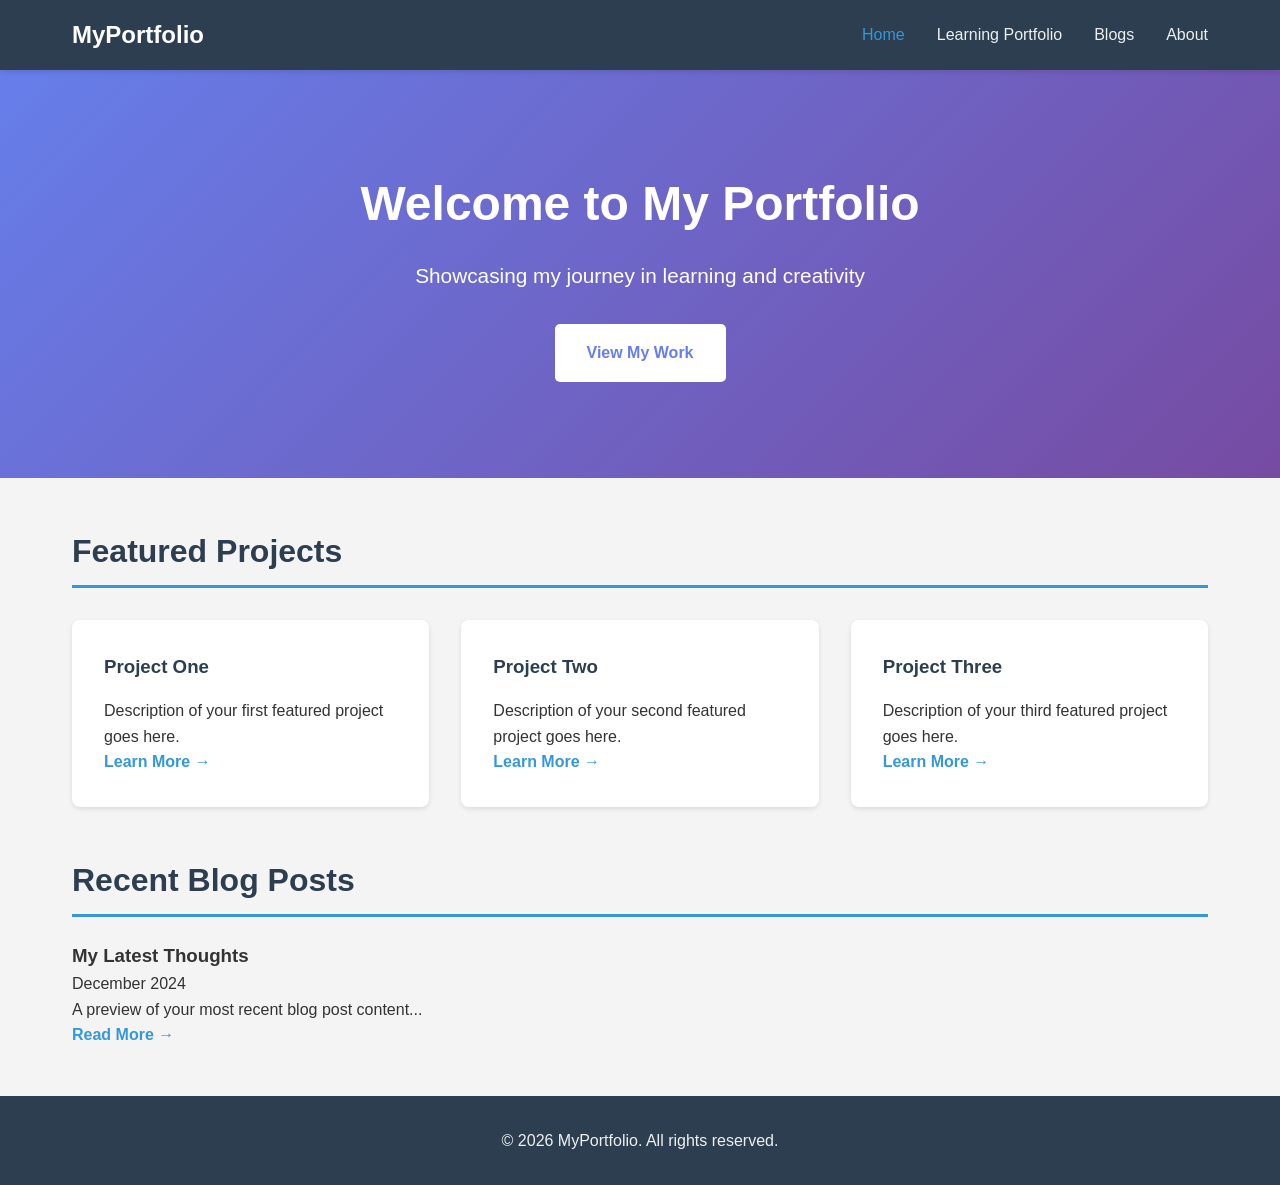
==== index.html @ d4a0e484 "Initial website upload" ====
<!DOCTYPE html>
<html lang="en">
<head>
    <meta charset="UTF-8">
    <meta name="viewport" content="width=device-width, initial-scale=1.0">
    <title>Home - My Portfolio</title>
    <link rel="stylesheet" href="css/style.css">
</head>
<body>
    <!-- Navigation Bar (Top horizontal scan) -->
    <nav class="navbar">
        <div class="nav-container">
            <div class="logo">MyPortfolio</div>
            <ul class="nav-menu">
                <li><a href="index.html" class="active">Home</a></li>
                <li><a href="learning-portfolio.html">Learning Portfolio</a></li>
                <li><a href="blogs.html">Blogs</a></li>
                <li><a href="about.html">About</a></li>
            </ul>
            <div class="hamburger">
                <span></span>
                <span></span>
                <span></span>
            </div>
        </div>
    </nav>

    <!-- Hero Section (Second horizontal scan) -->
    <section class="hero">
        <div class="hero-content">
            <h1>Welcome to My Portfolio</h1>
            <p>Showcasing my journey in learning and creativity</p>
            <a href="learning-portfolio.html" class="cta-button">View My Work</a>
        </div>
    </section>

    <!-- Main Content (F-pattern: left-aligned content) -->
    <main class="container">
        <section class="featured">
            <h2>Featured Projects</h2>
            <div class="card-grid">
                <div class="card">
                    <h3>Project One</h3>
                    <p>Description of your first featured project goes here.</p>
                    <a href="#" class="read-more">Learn More →</a>
                </div>
                <div class="card">
                    <h3>Project Two</h3>
                    <p>Description of your second featured project goes here.</p>
                    <a href="#" class="read-more">Learn More →</a>
                </div>
                <div class="card">
                    <h3>Project Three</h3>
                    <p>Description of your third featured project goes here.</p>
                    <a href="#" class="read-more">Learn More →</a>
                </div>
            </div>
        </section>

        <section class="recent-blogs">
            <h2>Recent Blog Posts</h2>
            <article class="blog-preview">
                <h3>My Latest Thoughts</h3>
                <p class="date">December 2024</p>
                <p>A preview of your most recent blog post content...</p>
                <a href="blogs.html" class="read-more">Read More →</a>
            </article>
        </section>
    </main>

    <!-- Footer -->
    <footer>
        <p>&copy; 2024 MyPortfolio. All rights reserved.</p>
    </footer>

    <script src="js/script.js"></script>
</body>
</html>
---- css/style.css ----
/* Reset and Base Styles */
* {
    margin: 0;
    padding: 0;
    box-sizing: border-box;
}

body {
    font-family: 'Segoe UI', Tahoma, Geneva, Verdana, sans-serif;
    line-height: 1.6;
    color: #333;
    background-color: #f4f4f4;
}

/* Navigation Bar - Top horizontal scan in F-pattern */
.navbar {
    background-color: #2c3e50;
    padding: 1rem 0;
    position: sticky;
    top: 0;
    z-index: 1000;
    box-shadow: 0 2px 5px rgba(0, 0, 0, 0.1);
}

.nav-container {
    max-width: 1200px;
    margin: 0 auto;
    padding: 0 2rem;
    display: flex;
    justify-content: space-between;
    align-items: center;
}

.logo {
    color: #fff;
    font-size: 1.5rem;
    font-weight: bold;
}

.nav-menu {
    display: flex;
    list-style: none;
    gap: 2rem;
}

.nav-menu a {
    color: #ecf0f1;
    text-decoration: none;
    font-size: 1rem;
    transition: color 0.3s ease;
}

.nav-menu a:hover,
.nav-menu a.active {
    color: #3498db;
}

/* Hamburger Menu for Mobile */
.hamburger {
    display: none;
    flex-direction: column;
    cursor: pointer;
}

.hamburger span {
    width: 25px;
    height: 3px;
    background-color: #fff;
    margin: 3px 0;
    transition: 0.3s;
}

/* Hero Section */
.hero {
    background: linear-gradient(135deg, #667eea 0%, #764ba2 100%);
    color: white;
    text-align: center;
    padding: 6rem 2rem;
}

.hero-content h1 {
    font-size: 3rem;
    margin-bottom: 1rem;
}

.hero-content p {
    font-size: 1.3rem;
    margin-bottom: 2rem;
}

.cta-button {
    display: inline-block;
    padding: 1rem 2rem;
    background-color: #fff;
    color: #667eea;
    text-decoration: none;
    border-radius: 5px;
    font-weight: bold;
    transition: transform 0.3s ease;
}

.cta-button:hover {
    transform: translateY(-3px);
}

/* Container - Left-aligned content for F-pattern */
.container {
    max-width: 1200px;
    margin: 2rem auto;
    padding: 0 2rem;
}

/* Page Header */
.page-header {
    background-color: #34495e;
    color: white;
    text-align: center;
    padding: 3rem 2rem;
}

.page-header h1 {
    font-size: 2.5rem;
    margin-bottom: 0.5rem;
}

/* Card Grid */
.card-grid {
    display: grid;
    grid-template-columns: repeat(auto-fit, minmax(300px, 1fr));
    gap: 2rem;
    margin-top: 2rem;
}

.card {
    background: white;
    padding: 2rem;
    border-radius: 8px;
    box-shadow: 0 2px 5px rgba(0, 0, 0, 0.1);
    transition: transform 0.3s ease;
}

.card:hover {
    transform: translateY(-5px);
}

.card h3 {
    color: #2c3e50;
    margin-bottom: 1rem;
}

/* Sections */
section {
    margin-bottom: 3rem;
}

section h2 {
    color: #2c3e50;
    font-size: 2rem;
    margin-bottom: 1.5rem;
    border-bottom: 3px solid #3498db;
    padding-bottom: 0.5rem;
}

/* Skills Grid */
.skills-grid {
    display: grid;
    grid-template-columns: repeat(auto-fit, minmax(250px, 1fr));
    gap: 2rem;
    margin-top: 2rem;
}

.skill-card {
    background: white;
    padding: 1.5rem;
    border-radius: 8px;
    box-shadow: 0 2px 5px rgba(0, 0, 0, 0.1);
}

.skill-card h3 {
    color: #3498db;
    margin-bottom: 1rem;
}

.skill-card ul {
    list-style: none;
    padding-left: 0;
}

.skill-card li {
    padding: 0.5rem 0;
    border-bottom: 1px solid #ecf0f1;
}

/* Projects */
.project {
    background: white;
    padding: 2rem;
    border-radius: 8px;
    margin-bottom: 2rem;
    box-shadow: 0 2px 5px rgba(0, 0, 0, 0.1);
}

.project h3 {
    color: #2c3e50;
    font-size: 1.5rem;
    margin-bottom: 0.5rem;
}

.project-date {
    color: #7f8c8d;
    font-size: 0.9rem;
    margin-bottom: 1rem;
}

.project-tags {
    margin: 1rem 0;
}

.tag {
    display: inline-block;
    background-color: #3498db;
    color: white;
    padding: 0.3rem 0.8rem;
    border-radius: 15px;
    font-size: 0.85rem;
    margin-right: 0.5rem;
}

.project-link,
.read-more {
    color: #3498db;
    text-decoration: none;
    font-weight: bold;
    transition: color 0.3s ease;
}

.project-link:hover,
.read-more:hover {
    color: #2980b9;
}

/* Blog Layout - F-pattern with sidebar */
.blog-container {
    display: grid;
    grid-template-columns: 250px 1fr;
    gap: 3rem;
}

.blog-sidebar {
    background: white;
    padding: 1.5rem;
    border-radius: 8px;
    height: fit-content;
    position: sticky;
    top: 100px;
}

.sidebar-section {
    margin-bottom: 2rem;
}

.sidebar-section h3 {
    color: #2c3e50;
    margin-bottom: 1rem;
    font-size: 1.2rem;
}

.category-list,
.recent-posts {
    list-style: none;
}

.category-list li,
.recent-posts li {
    margin-bottom: 0.5rem;
}

.category-list a,
.recent-posts a {
    color: #555;
    text-decoration: none;
    transition: color 0.3s ease;
}

.category-list a:hover,
.recent-posts a:hover {
    color: #3498db;
}

.blog-content {
    background: white;
    padding: 2rem;
    border-radius: 8px;
}

.blog-post {
    margin-bottom: 3rem;
    padding-bottom: 2rem;
    border-bottom: 2px solid #ecf0f1;
}

.blog-post:last-child {
    border-bottom: none;
}

.blog-post h2 {
    color: #2c3e50;
    margin-bottom: 1rem;
    border: none;
    padding: 0;
}

.post-meta {
    color: #7f8c8d;
    font-size: 0.9rem;
    margin-bottom: 1rem;
}

.post-meta .category {
    background-color: #ecf0f1;
    padding: 0.2rem 0.8rem;
    border-radius: 12px;
    margin-left: 1rem;
}

/* About Page */
.about-container {
    background: white;
    padding: 3rem;
    border-radius: 8px;
}

.about-intro {
    display: flex;
    gap: 3rem;
    align-items: center;
    margin-bottom: 3rem;
}

.about-image img {
    width: 200px;
    height: 200px;
    border-radius: 50%;
    object-fit: cover;
    border: 5px solid #3498db;
}

.about-text h2 {
    color: #2c3e50;
    margin-bottom: 1rem;
}

.what-i-do-grid {
    display: grid;
    grid-template-columns: repeat(auto-fit, minmax(250px, 1fr));
    gap: 2rem;
    margin-top: 1.5rem;
}

.activity-card {
    padding: 1.5rem;
    background-color: #ecf0f1;
    border-radius: 8px;
}

.activity-card h3 {
    color: #3498db;
    margin-bottom: 0.5rem;
}

.contact-section {
    background-color: #f8f9fa;
    padding: 2rem;
    border-radius: 8px;
    margin-top: 2rem;
}

.contact-info {
    margin-top: 1rem;
}

.contact-info a {
    color: #3498db;
    text-decoration: none;
}

.contact-info a:hover {
    text-decoration: underline;
}

/* Footer */
footer {
    background-color: #2c3e50;
    color: #ecf0f1;
    text-align: center;
    padding: 2rem;
    margin-top: 3rem;
}

/* Responsive Design */
@media (max-width: 768px) {
    .hamburger {
        display: flex;
    }

    .nav-menu {
        position: fixed;
        left: -100%;
        top: 70px;
        flex-direction: column;
        background-color: #2c3e50;
        width: 100%;
        text-align: center;
        transition: 0.3s;
        padding: 2rem 0;
    }

    .nav-menu.active {
        left: 0;
    }

    .hero-content h1 {
        font-size: 2rem;
    }

    .blog-container {
        grid-template-columns: 1fr;
    }

    .blog-sidebar {
        position: static;
    }

    .about-intro {
        flex-direction: column;
        text-align: center;
    }

    .card-grid,
    .skills-grid,
    .what-i-do-grid {
        grid-template-columns: 1fr;
    }
}
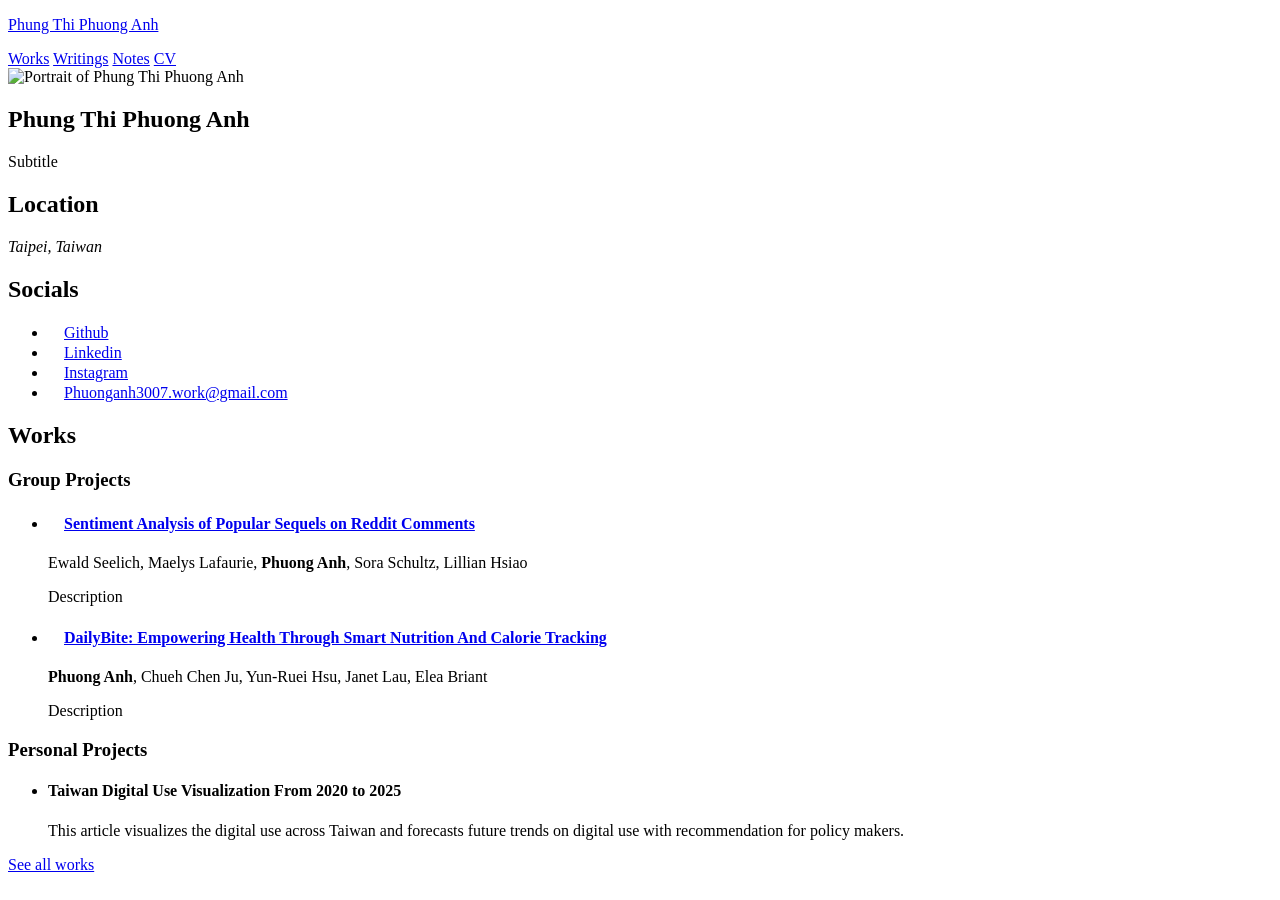
==== commit 5008f052: "Update index.html" ====
--- a/index.html
+++ b/index.html
@@ -1,78 +1,83 @@
-<!DOCTYPE html>
+<!doctype html>
 <html lang="en">
 <head>
-    <meta charset="UTF-8">
-    <meta name="viewport" content="width=device-width, initial-scale=1.0">
-    <title>Home - My Portfolio</title>
-    <link rel="stylesheet" href="css/style.css">
+<meta charset="utf-8">
+<meta name="viewport" content="width=device-width, initial-scale=1">
+<title>Phung Thi Phuong Anh</title>
+<link rel="preconnect" href="https://fonts.googleapis.com">
+<link rel="preconnect" href="https://fonts.gstatic.com" crossorigin>
+<link href="https://fonts.googleapis.com/css2?family=Inter:ital,wght@0,400;0,600;0,700;1,400;1,700&display=swap" rel="stylesheet">
+<link rel="stylesheet" href="css/styles.css">
 </head>
 <body>
-    <!-- Navigation Bar (Top horizontal scan) -->
-    <nav class="navbar">
-        <div class="nav-container">
-            <div class="logo">MyPortfolio</div>
-            <ul class="nav-menu">
-                <li><a href="index.html" class="active">Home</a></li>
-                <li><a href="learning-portfolio.html">Learning Portfolio</a></li>
-                <li><a href="blogs.html">Blogs</a></li>
-                <li><a href="about.html">About</a></li>
-            </ul>
-            <div class="hamburger">
-                <span></span>
-                <span></span>
-                <span></span>
-            </div>
-        </div>
-    </nav>
+<div class="page">
+<header class="site-header">
+  <p class="brand"><a href="index.html">Phung Thi Phuong Anh</a></p>
+  <nav class="tabs" aria-label="Main">
+    <a href="works.html">Works</a>
+    <a href="writings.html">Writings</a>
+    <a href="notes.html">Notes</a>
+    <a href="cv.html">CV</a>
+  </nav>
+</header>
 
-    <!-- Hero Section (Second horizontal scan) -->
-    <section class="hero">
-        <div class="hero-content">
-            <h1>Welcome to My Portfolio</h1>
-            <p>Showcasing my journey in learning and creativity</p>
-            <a href="learning-portfolio.html" class="cta-button">View My Work</a>
-        </div>
-    </section>
+<main>
+  <section class="hero">
+    <img class="avatar" src="assets/avatar.png" width="276" height="276" alt="Portrait of Phung Thi Phuong Anh">
+    <div>
+      <h1 class="hero-title">Phung Thi Phuong Anh</h1>
+      <p class="hero-subtitle">Subtitle</p><!-- TODO: placeholder text in Figma -->
+    </div>
+  </section>
 
-    <!-- Main Content (F-pattern: left-aligned content) -->
-    <main class="container">
-        <section class="featured">
-            <h2>Featured Projects</h2>
-            <div class="card-grid">
-                <div class="card">
-                    <h3>Project One</h3>
-                    <p>Description of your first featured project goes here.</p>
-                    <a href="#" class="read-more">Learn More →</a>
-                </div>
-                <div class="card">
-                    <h3>Project Two</h3>
-                    <p>Description of your second featured project goes here.</p>
-                    <a href="#" class="read-more">Learn More →</a>
-                </div>
-                <div class="card">
-                    <h3>Project Three</h3>
-                    <p>Description of your third featured project goes here.</p>
-                    <a href="#" class="read-more">Learn More →</a>
-                </div>
-            </div>
-        </section>
+  <section class="info">
+    <div>
+      <h2 class="h-section">Location</h2>
+      <address>Taipei, Taiwan</address>
+    </div>
+    <div>
+      <h2 class="h-section">Socials</h2>
+      <ul class="socials">
+        <li><a href="https://github.com/phuonganhphung3007"><img class="icon" src="assets/icons/github.svg" width="16" height="16" alt="">Github</a></li><!-- TODO: add profile URLs -->
+        <li><a href="https://www.linkedin.com/in/phuong-anh-phung-thi-7a8223221"><img class="icon" src="assets/icons/linkedin.svg" width="16" height="16" alt="">Linkedin</a></li>
+        <li><a href="https://www.instagram.com/_phanhphung._"><img class="icon" src="assets/icons/instagram.svg" width="16" height="16" alt="">Instagram</a></li>
+        <li><a class="email" href="mailto:Phuonganh3007.work@gmail.com"><img class="icon" src="assets/icons/inbox.svg" width="16" height="16" alt="">Phuonganh3007.work@gmail.com</a></li>
+      </ul>
+    </div>
+  </section>
 
-        <section class="recent-blogs">
-            <h2>Recent Blog Posts</h2>
-            <article class="blog-preview">
-                <h3>My Latest Thoughts</h3>
-                <p class="date">December 2024</p>
-                <p>A preview of your most recent blog post content...</p>
-                <a href="blogs.html" class="read-more">Read More →</a>
-            </article>
-        </section>
-    </main>
+  <section class="section" aria-labelledby="works-h">
+    <h2 class="h-section" id="works-h">Works</h2>
 
-    <!-- Footer -->
-    <footer>
-        <p>&copy; 2024 MyPortfolio. All rights reserved.</p>
-    </footer>
+    <div class="group">
+      <h3 class="group-label">Group Projects</h3>
+      <ul class="items">
+        <li class="item">
+          <h4 class="item-title"><img class="icon" src="assets/icons/link.svg" width="16" height="16" alt=""><a href="https://drive.google.com/file/d/1pKqt53e-54jijA6J30_0YHhTyQ_l3Qwi/view">Sentiment Analysis of Popular Sequels on Reddit Comments</a></h4>
+          <p class="meta">Ewald Seelich, Maelys Lafaurie, <strong>Phuong Anh</strong>, Sora Schultz, Lillian Hsiao</p>
+          <p class="desc">Description</p>
+        </li>
+        <li class="item">
+          <h4 class="item-title"><img class="icon" src="assets/icons/link.svg" width="16" height="16" alt=""><a href="https://drive.google.com/file/d/123oiWM7GVPtkscSUZMGj8t_uKLEQ2gnt/view?usp=sharing">DailyBite: Empowering Health Through Smart Nutrition And Calorie Tracking</a></h4>
+          <p class="meta"><strong>Phuong Anh</strong>, Chueh Chen Ju, Yun-Ruei Hsu, Janet Lau, Elea Briant</p>
+          <p class="desc">Description</p>
+        </li>
+      </ul>
+    </div>
 
-    <script src="js/script.js"></script>
+    <div class="group">
+      <h3 class="group-label">Personal Projects</h3>
+      <ul class="items">
+        <li class="item">
+          <h4 class="item-title">Taiwan Digital Use Visualization From 2020 to 2025</h4>
+          <p class="desc">This article visualizes the digital use across Taiwan and forecasts future trends on digital use with recommendation for policy makers.</p>
+        </li>
+      </ul>
+    </div>
+
+    <a class="see-all" href="works.html">See all works</a>
+  </section>
+</main>
+</div>
 </body>
-</html>+</html>
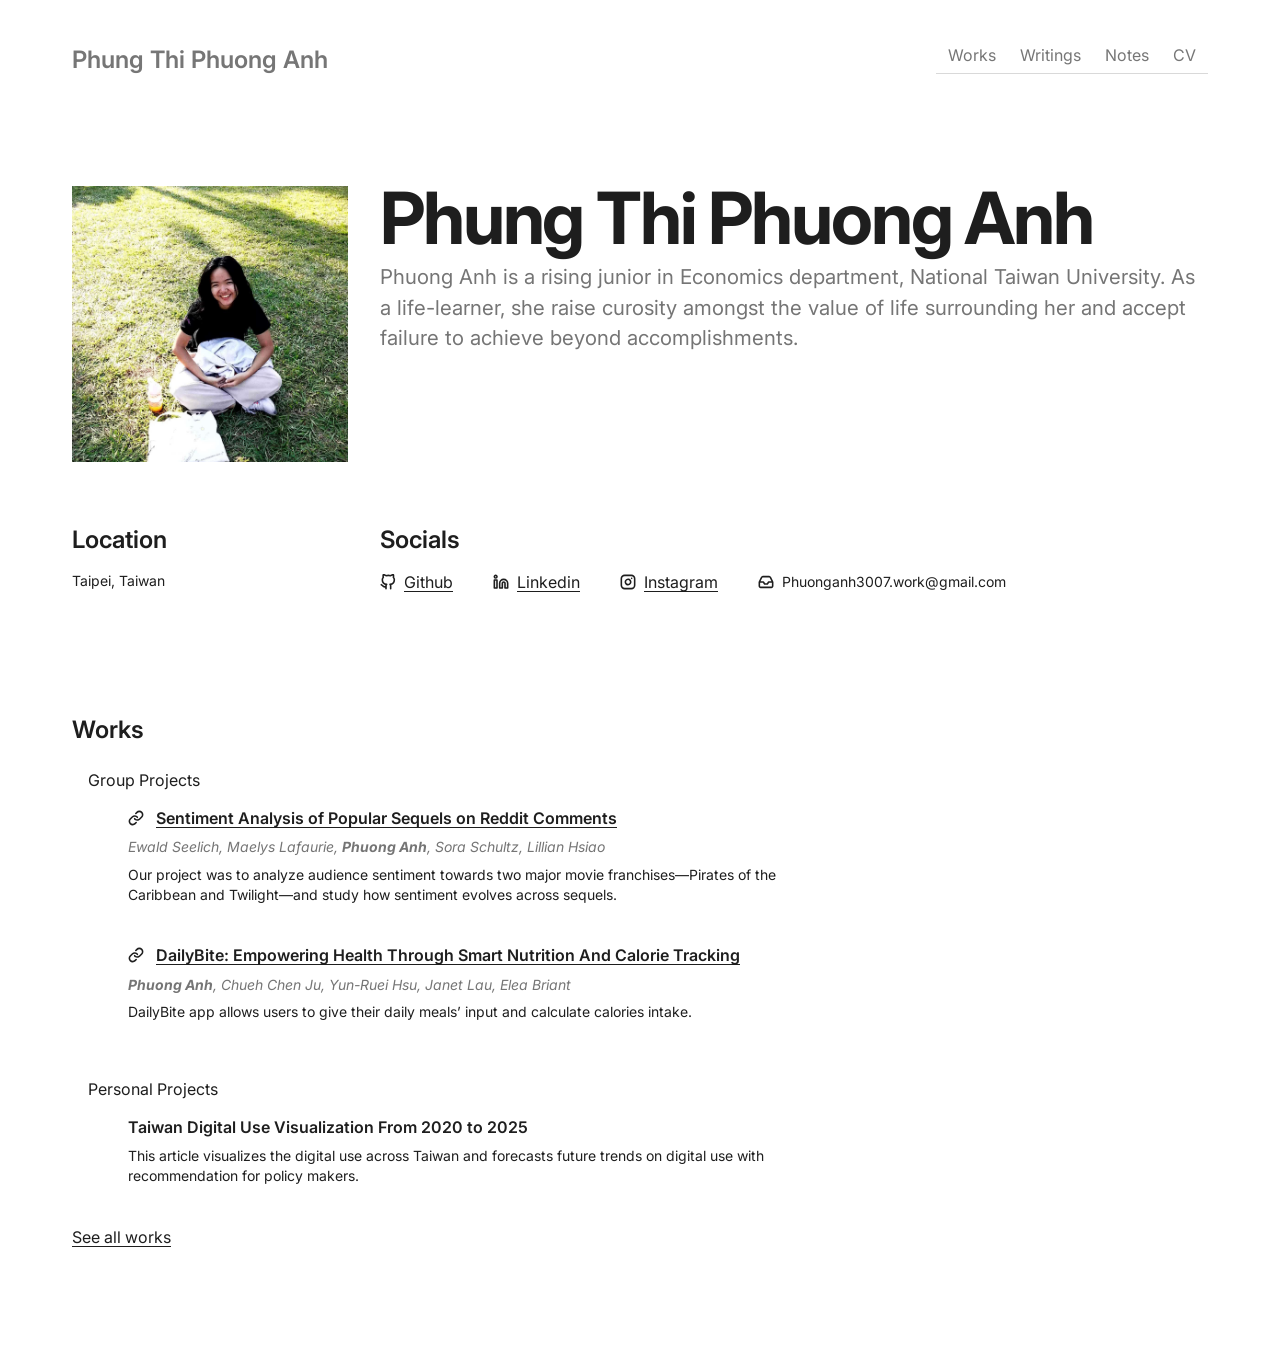
==== commit 2c2e3428: "Update files" ====
--- a/index.html
+++ b/index.html
@@ -26,7 +26,7 @@
     <img class="avatar" src="assets/avatar.png" width="276" height="276" alt="Portrait of Phung Thi Phuong Anh">
     <div>
       <h1 class="hero-title">Phung Thi Phuong Anh</h1>
-      <p class="hero-subtitle">Subtitle</p><!-- TODO: placeholder text in Figma -->
+      <p class="hero-subtitle">Phuong Anh is a rising junior in Economics department, National Taiwan University. As a life-learner, she raise curosity amongst the value of life surrounding her and accept failure to achieve beyond accomplishments. </p><!-- TODO: placeholder text in Figma -->
     </div>
   </section>
 
@@ -55,12 +55,12 @@
         <li class="item">
           <h4 class="item-title"><img class="icon" src="assets/icons/link.svg" width="16" height="16" alt=""><a href="https://drive.google.com/file/d/1pKqt53e-54jijA6J30_0YHhTyQ_l3Qwi/view">Sentiment Analysis of Popular Sequels on Reddit Comments</a></h4>
           <p class="meta">Ewald Seelich, Maelys Lafaurie, <strong>Phuong Anh</strong>, Sora Schultz, Lillian Hsiao</p>
-          <p class="desc">Description</p>
+          <p class="desc">Our project was to analyze audience sentiment towards two major movie franchises—Pirates of the Caribbean and Twilight—and study how sentiment evolves across sequels.</p>
         </li>
         <li class="item">
           <h4 class="item-title"><img class="icon" src="assets/icons/link.svg" width="16" height="16" alt=""><a href="https://drive.google.com/file/d/123oiWM7GVPtkscSUZMGj8t_uKLEQ2gnt/view?usp=sharing">DailyBite: Empowering Health Through Smart Nutrition And Calorie Tracking</a></h4>
           <p class="meta"><strong>Phuong Anh</strong>, Chueh Chen Ju, Yun-Ruei Hsu, Janet Lau, Elea Briant</p>
-          <p class="desc">Description</p>
+          <p class="desc">DailyBite app allows users to give their daily meals’ input and calculate calories intake.</p>
         </li>
       </ul>
     </div>
--- a/css/styles.css
+++ b/css/styles.css
@@ -0,0 +1,330 @@
+/* ==========================================================================
+   Phanh Portfolio — built from Figma file "Phanh Portfolio" (Page 1)
+   Design system: Simple Design System (SDS) type ramp, Inter
+   Desktop frame in Figma: 1280 × 1440
+   ========================================================================== */
+
+:root {
+  /* Colors (from Figma) */
+  --color-bg: #ffffff;              /* Backgrounds/Primary */
+  --color-text: #1e1e1e;            /* Text default */
+  --color-text-secondary: #757575;  /* Subtitle, captions, authors */
+  --color-text-muted: #767676;      /* Site name, inactive tabs */
+  --color-accent: #6155f5;          /* Year labels */
+  --color-border: #d9d9d9;          /* Tab bar rule */
+
+  /* Type (SDS ramp) */
+  --font: "Inter", system-ui, -apple-system, "Segoe UI", Roboto, sans-serif;
+  --fs-hero: 72px;      /* Title Hero */
+  --fs-page: 48px;      /* Title Page */
+  --fs-subtitle: 32px;  /* Subtitle */
+  --fs-heading: 24px;   /* Heading */
+  --fs-subheading: 20px;
+  --fs-body: 16px;      /* Body Base */
+  --fs-small: 14px;     /* Body Small */
+
+  /* Layout */
+  --page-max: 1280px;
+  --gutter: 72px;           /* left/right page margin at 1280 */
+  --hero-col: 276px;        /* avatar / left column width */
+  --col-gap: 32px;
+  --section-gap: 120px;
+}
+
+*,
+*::before,
+*::after { box-sizing: border-box; }
+
+html { -webkit-text-size-adjust: 100%; }
+
+body {
+  margin: 0;
+  background: var(--color-bg);
+  color: var(--color-text);
+  font-family: var(--font);
+  font-size: var(--fs-body);
+  line-height: 1.4;
+}
+
+img { display: block; max-width: 100%; }
+
+a { color: inherit; text-underline-offset: 3px; }
+a:hover { color: var(--color-accent); }
+a:focus-visible { outline: 2px solid var(--color-accent); outline-offset: 3px; border-radius: 2px; }
+
+.page {
+  max-width: var(--page-max);
+  margin: 0 auto;
+  padding: 0 var(--gutter) 120px;
+}
+
+/* ---------- Header: site name / breadcrumb + tabs ---------- */
+.site-header {
+  display: flex;
+  align-items: flex-end;
+  justify-content: space-between;
+  gap: 24px;
+  padding-top: 40px;
+}
+
+.brand {
+  margin: 0;
+  font-size: var(--fs-heading);
+  font-weight: 600;
+  line-height: 1.2;
+  color: var(--color-text-muted);
+}
+.brand a { text-decoration: none; }
+.brand .crumb { color: var(--color-text); }
+
+.tabs {
+  display: flex;
+  border-bottom: 1px solid var(--color-border);
+}
+.tabs a {
+  display: block;
+  padding: 4px 12px 6px;
+  color: var(--color-text-muted);
+  text-decoration: none;
+  border-bottom: 2px solid transparent;
+  margin-bottom: -1px;
+}
+.tabs a:hover { color: var(--color-text); }
+.tabs a[aria-current="page"] {
+  font-weight: 700;
+  color: var(--color-text);
+  border-bottom-color: var(--color-text);
+}
+
+/* ---------- Home: hero ---------- */
+.hero {
+  display: grid;
+  grid-template-columns: var(--hero-col) 1fr;
+  column-gap: var(--col-gap);
+  align-items: start;
+  margin-top: 112px;
+}
+.avatar {
+  width: var(--hero-col);
+  height: auto;
+  aspect-ratio: 1;
+  object-fit: cover;
+}
+.hero-title {
+  margin: -11px 0 0;
+  font-size: var(--fs-hero);
+  font-weight: 700;
+  line-height: 1.2;
+  letter-spacing: -0.03em;
+}
+.hero-subtitle {
+  margin: 0;
+  font-size: clamp(18px, 1.6vw, 22px);
+  line-height: 1.5;
+  color: var(--color-text-secondary);
+}
+
+/* ---------- Home: location + socials row ---------- */
+.info {
+  display: grid;
+  grid-template-columns: var(--hero-col) 1fr;
+  column-gap: var(--col-gap);
+  margin-top: 64px;
+}
+.info h2 { margin: 0 0 16px; }
+.info address { font-style: normal; font-size: var(--fs-small); }
+
+.socials {
+  display: flex;
+  flex-wrap: wrap;
+  align-items: center;
+  gap: 12px 40px;
+  margin: 0;
+  padding: 0;
+  list-style: none;
+}
+.socials a,
+.socials span {
+  display: inline-flex;
+  align-items: center;
+  gap: 8px;
+}
+.socials .email { font-size: var(--fs-small); text-decoration: none; }
+
+/* ---------- Headings ---------- */
+.h-section {
+  font-size: var(--fs-heading);
+  font-weight: 600;
+  line-height: 1.2;
+}
+.section { margin-top: var(--section-gap); }
+.section > .h-section { margin: 0 0 24px; }
+.page-top { margin-top: 112px; }
+.page-heading { margin: 0 0 24px; }
+
+/* ---------- Works list ---------- */
+.group { margin: 0 0 56px 16px; }
+.group:last-of-type { margin-bottom: 40px; }
+.group-label {
+  margin: 0 0 16px;
+  font-size: var(--fs-body);
+  font-weight: 400;
+}
+
+.year {
+  margin: 0 0 16px;
+  color: var(--color-accent);
+  font-size: var(--fs-body);
+  font-weight: 400;
+}
+
+.items { list-style: none; margin: 0; padding: 0 0 0 40px; }
+.item { margin-bottom: 40px; }
+.item:last-child { margin-bottom: 0; }
+
+.item-title {
+  display: flex;
+  align-items: center;
+  gap: 12px;
+  margin: 0 0 8px;
+  font-size: var(--fs-body);
+  font-weight: 600;
+  line-height: 1.4;
+}
+.item-title .icon { flex: none; }
+
+.meta {
+  margin: 0 0 8px;
+  font-size: var(--fs-small);
+  font-style: italic;
+  color: var(--color-text-secondary);
+}
+.desc { margin: 0; font-size: var(--fs-small); max-width: 72ch; }
+
+.item-links {
+  display: flex;
+  flex-wrap: wrap;
+  gap: 8px 24px;
+  margin: 12px 0;
+  padding: 0;
+  list-style: none;
+  font-size: var(--fs-small);
+}
+.item-links a { display: inline-flex; align-items: center; gap: 8px; }
+.item-links .code-link { font-size: var(--fs-body); }
+.cta {
+  display: inline-flex;
+  align-items: center;
+  gap: 6px;
+  font-size: var(--fs-small);
+  color: var(--color-text-secondary);
+}
+
+.see-all { display: inline-block; }
+
+/* ---------- Writings list ---------- */
+.writing-list { list-style: none; margin: 0; padding: 0 0 0 94px; }
+.writing { margin-bottom: 64px; }
+.writing h3 {
+  margin: 0 0 16px;
+  font-size: var(--fs-heading);
+  font-weight: 600;
+  line-height: 1.2;
+}
+.writing h3 a { text-decoration: none; }
+.writing h3 a:hover { text-decoration: underline; }
+.writing p { margin: 0; font-size: var(--fs-small); max-width: 72ch; }
+
+/* ---------- Article ---------- */
+.article { margin-top: 80px; }
+.article-title {
+  margin: 0;
+  max-width: 1067px;
+  font-size: var(--fs-page);
+  font-weight: 700;
+  line-height: 1.2;
+  letter-spacing: -0.02em;
+}
+.article-lede {
+  margin: 24px 0 0;
+  font-size: var(--fs-subtitle);
+  line-height: 1.2;
+}
+.article h2 {
+  margin: 56px 0 4px;
+  font-size: var(--fs-heading);
+  font-weight: 600;
+  line-height: 1.2;
+}
+.article .subheading {
+  margin: 0;
+  font-size: var(--fs-subheading);
+  color: var(--color-text-secondary);
+}
+.article .block { min-height: 240px; }
+
+/* ---------- Notes ---------- */
+.notes h1 {
+  margin: 0 0 32px;
+  font-size: var(--fs-subtitle);
+  font-weight: 400;
+  line-height: 1.2;
+}
+.notes p {
+  margin: 0 0 24px;
+  font-size: var(--fs-subheading);
+  line-height: 1.2;
+  max-width: 1138px;
+}
+
+/* ==========================================================================
+   Responsive
+   ========================================================================== */
+
+/* Tablet */
+@media (max-width: 1024px) {
+  :root {
+    --gutter: 40px;
+    --hero-col: 200px;
+    --fs-hero: 56px;
+    --fs-page: 40px;
+    --section-gap: 96px;
+  }
+  .writing-list { padding-left: 40px; }
+}
+
+/* Small tablet / large phone */
+@media (max-width: 760px) {
+  :root {
+    --gutter: 20px;
+    --fs-hero: 40px;
+    --fs-page: 32px;
+    --fs-subtitle: 24px;
+    --fs-heading: 20px;
+    --fs-subheading: 18px;
+    --section-gap: 72px;
+  }
+  .site-header { flex-direction: column; align-items: flex-start; padding-top: 24px; }
+  .tabs { width: 100%; overflow-x: auto; }
+  .tabs a { padding-inline: 10px; }
+  .tabs a:first-child { padding-left: 0; }
+
+  .hero,
+  .info { grid-template-columns: 1fr; row-gap: 24px; }
+  .hero { margin-top: 48px; }
+  .avatar { width: 160px; }
+  .hero-title { margin-top: 0; }
+  .info { margin-top: 48px; row-gap: 40px; }
+  .socials { gap: 12px 24px; }
+
+  .page-top,
+  .article { margin-top: 56px; }
+
+  .group { margin-left: 0; }
+  .items,
+  .writing-list { padding-left: 0; }
+  .item-title { align-items: flex-start; }
+  .item-title .icon { margin-top: 3px; }
+  .writing { margin-bottom: 48px; }
+  .article .block { min-height: 160px; }
+}
